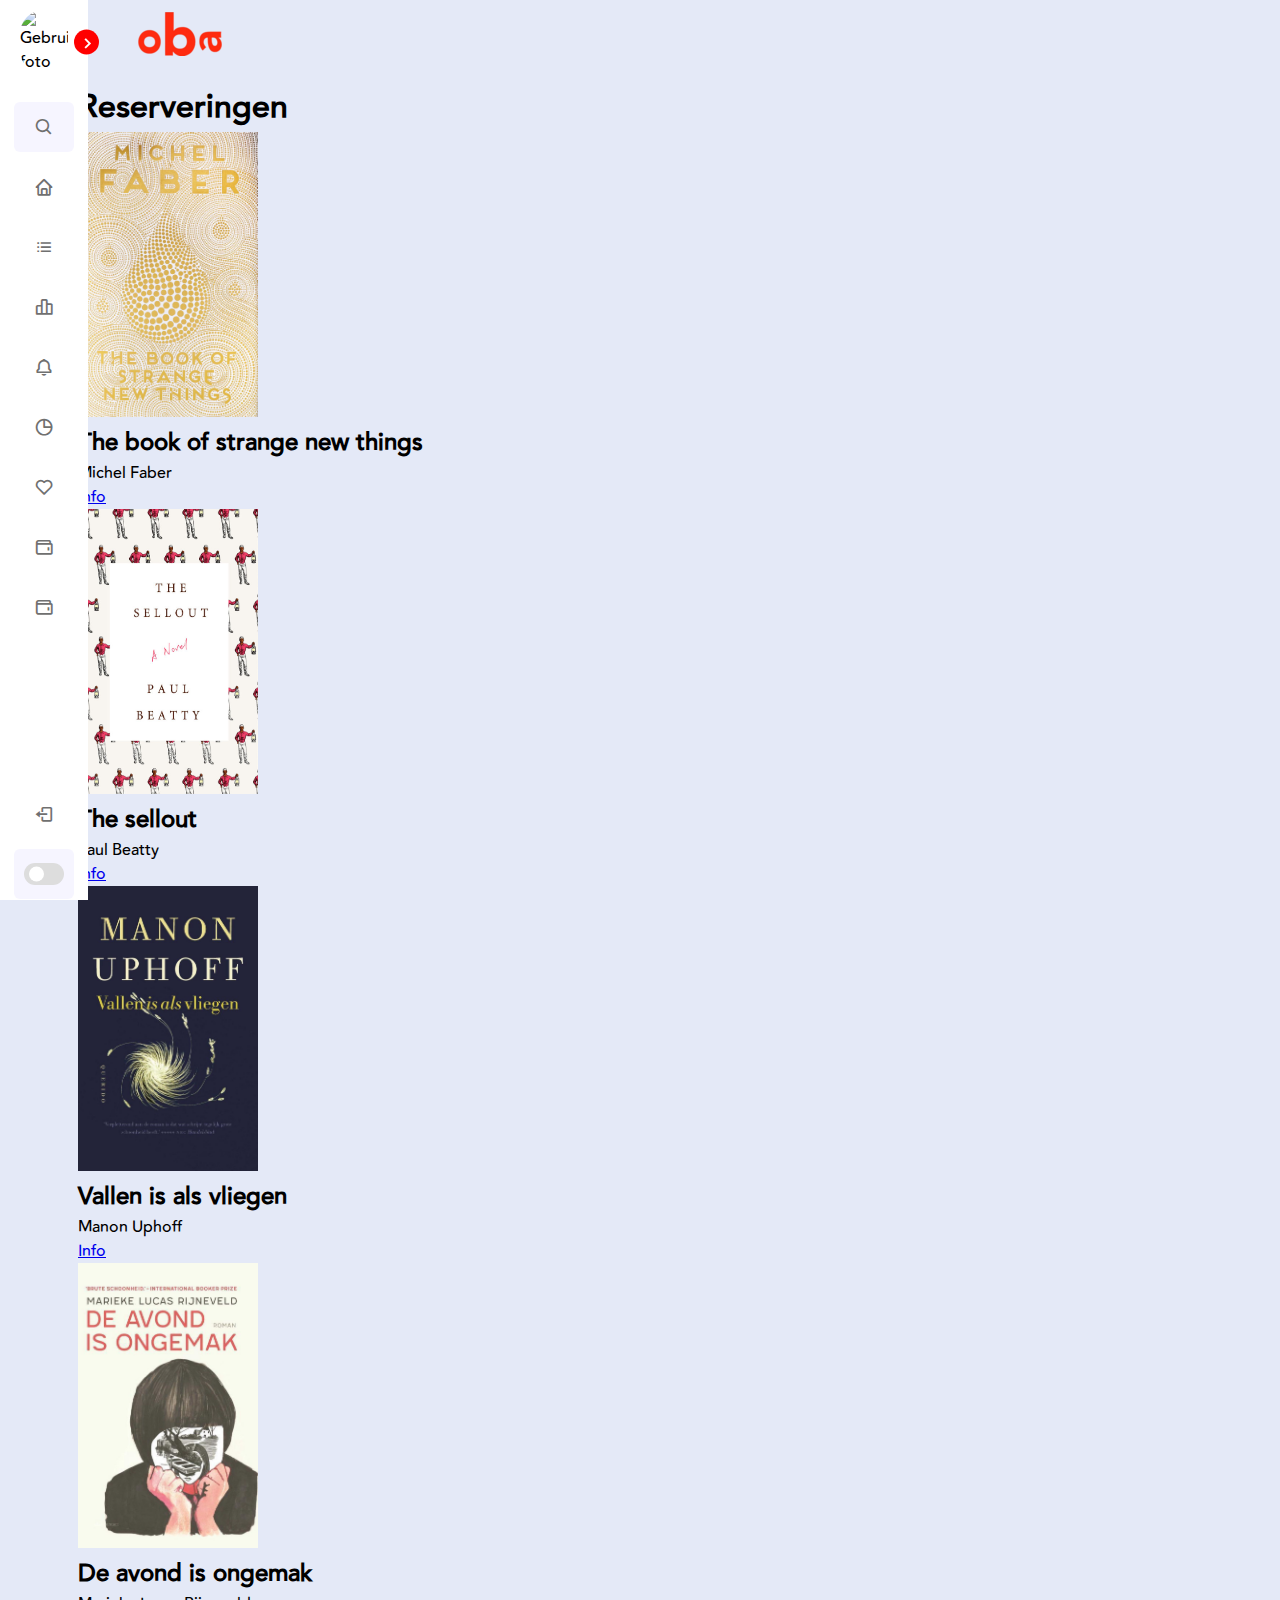
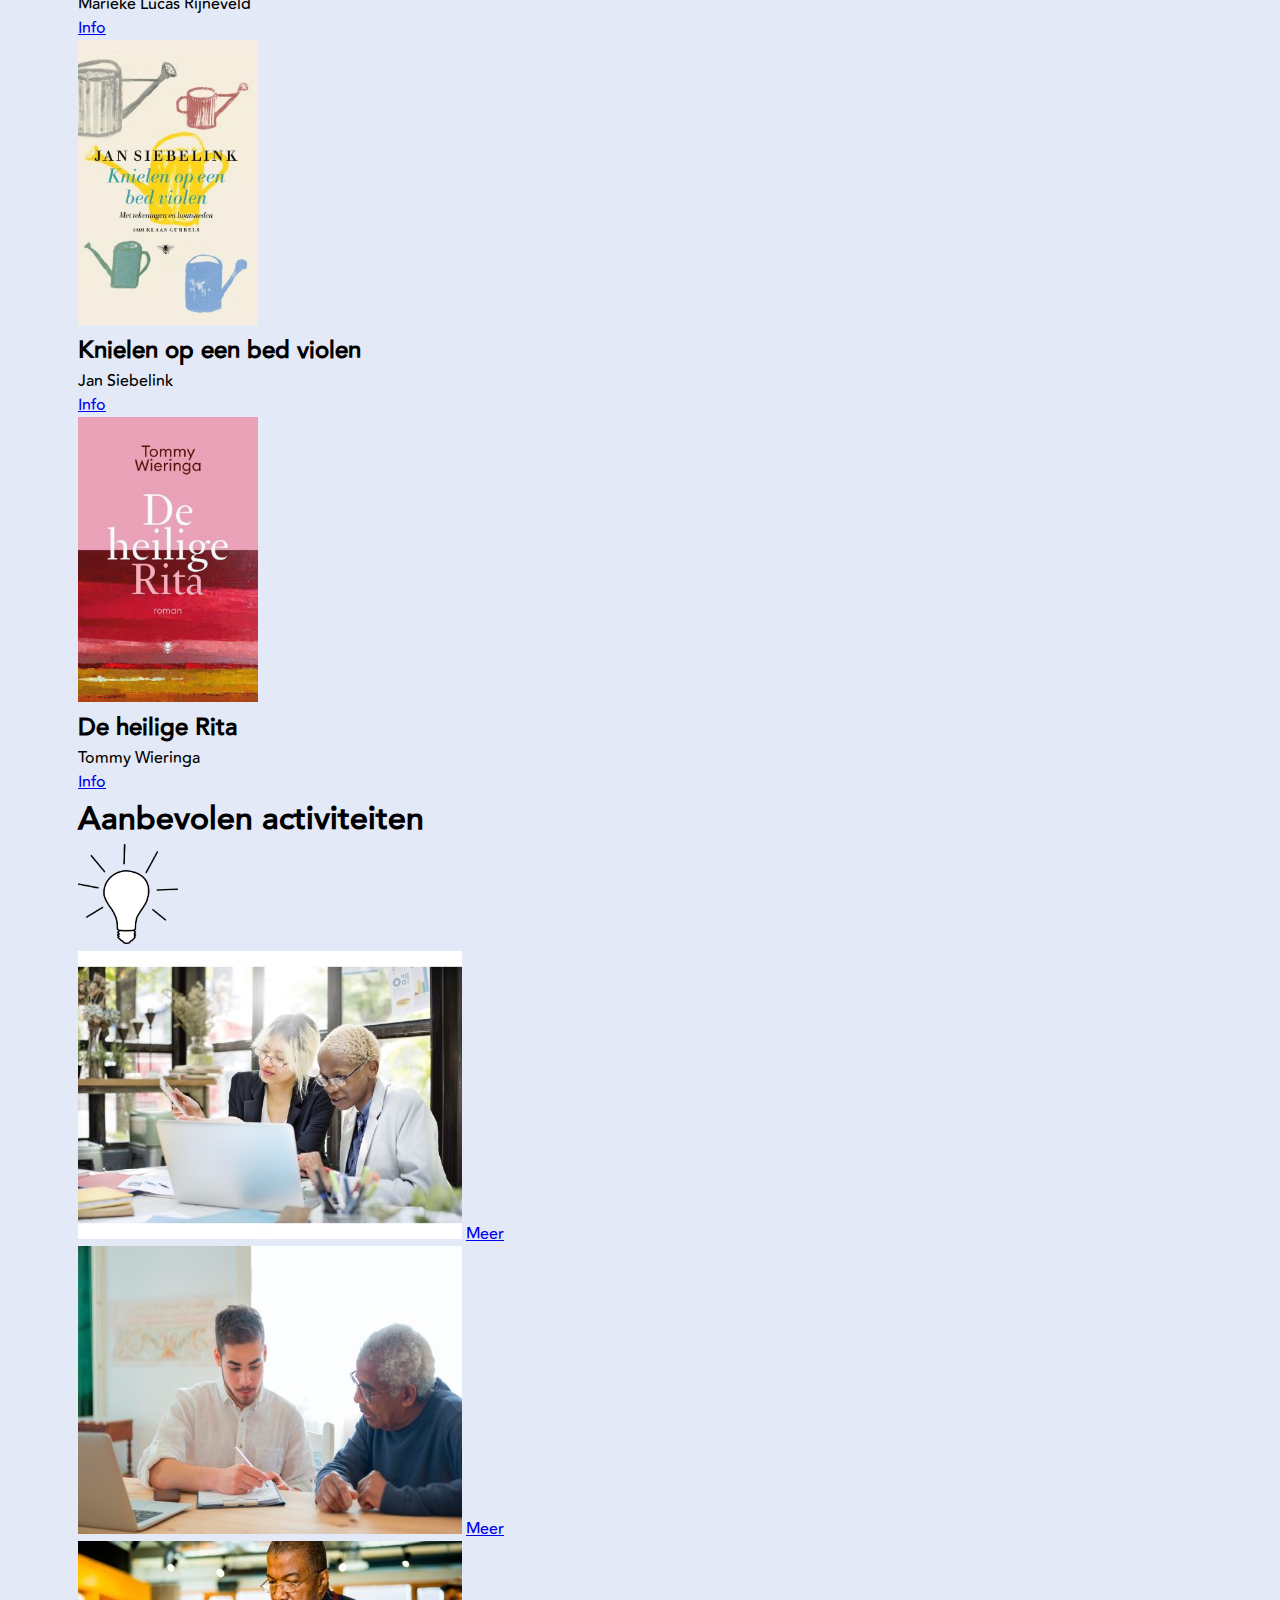
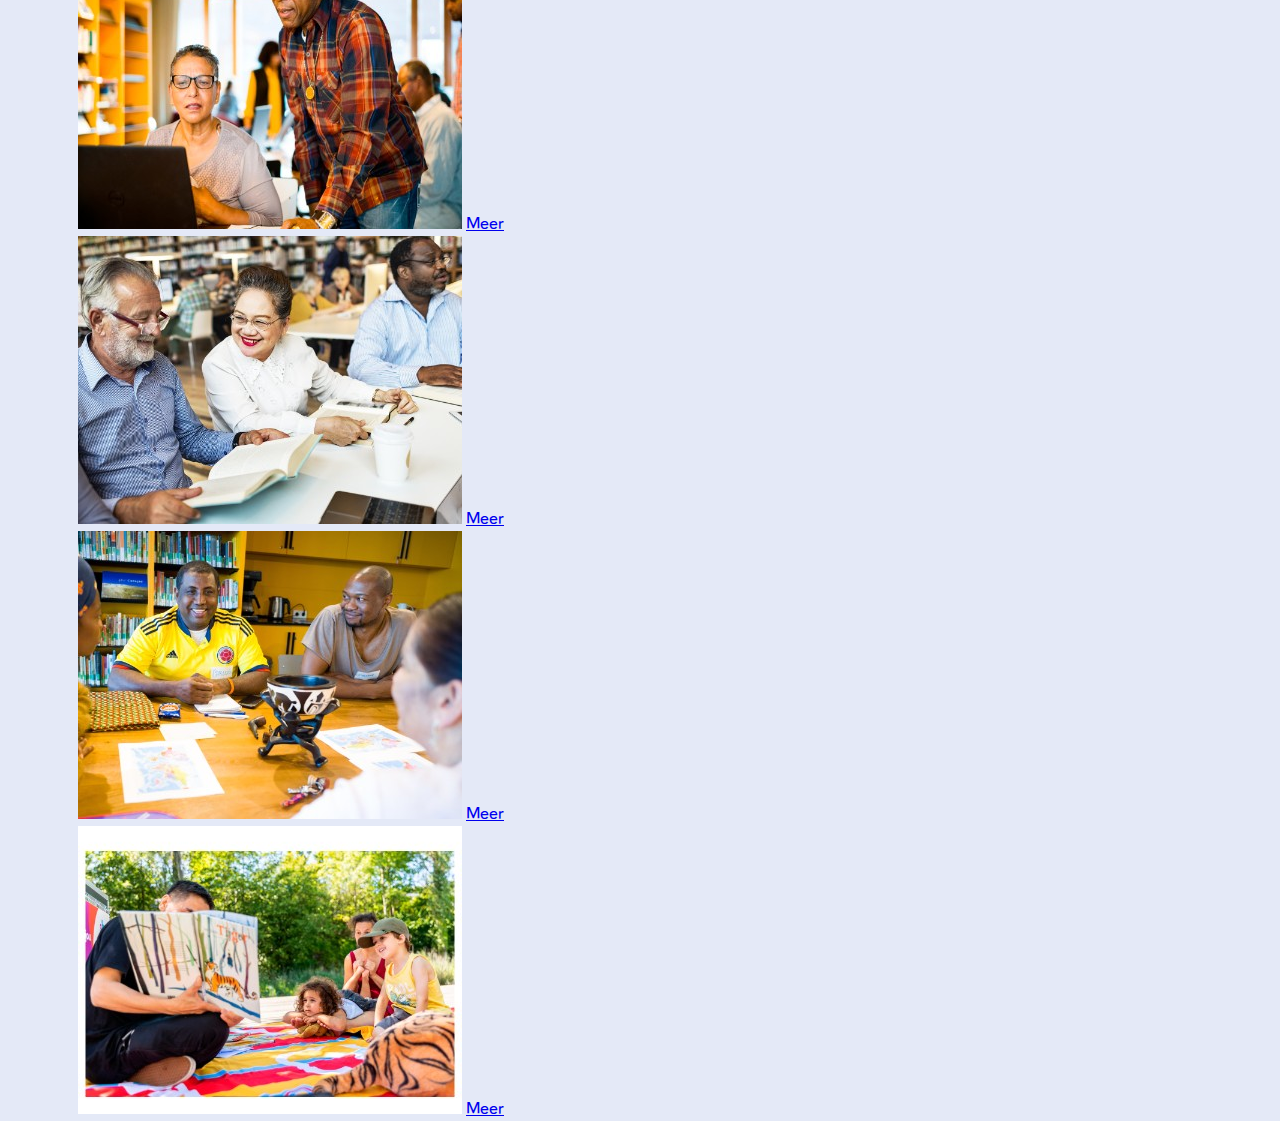
==== reserveringen.html @ a56a4dc6 "changed index.html" ====
<!DOCTYPE html>
<html lang="en">
  <head>
    <meta charset="UTF-8" />
    <meta http-equiv="X-UA-Compatible" content="IE=edge" />
    <meta name="viewport" content="width=device-width, initial-scale=1.0" />

    <!-- Link to CSS -->
    <link rel="stylesheet" href="./styles/styles.css" />

    <!-- Link to boxicons -->
    <link
      href="https://unpkg.com/boxicons@2.1.4/css/boxicons.min.css"
      rel="stylesheet"
    />

    <!-- Link to JavaScript script -->
    <script src="./scripts/script.js" defer></script>

    <title>Mijn OBA</title>
  </head>

  <body>
    <!--Amber's format-->
    <nav class="sidebar close">
      <header>
        <div class="image-text">
          <span class="image">
            <img src="./image/AmberFoto.jpeg" alt="Gebruiker-foto" />
          </span>

          <div class="text logo-text">
            <span class="name">Anne van Dijk</span>
            <span class="profession">5 jaar lid</span>
          </div>
        </div>

        <i class="bx bx-chevron-right toggle"></i>
      </header>

      <div class="menu-bar">
        <div class="menu">
          <li class="search-box">
            <i class="bx bx-search icon"></i>
            <input type="text" placeholder="Zoek..." />
          </li>

          <ul class="menu-links">
            <li class="nav-link">
              <a href="index.html">
                <i class="bx bx-home icon"></i>
                <span class="text nav-text">Welkom</span>
              </a>
            </li>

            <li class="nav-link">
              <a href="#">
                <i class="bx bx-list-ul icon"></i>
                <span class="text nav-text">Leeslijst</span>
              </a>
            </li>

            <li class="nav-link">
              <a href="#">
                <i class="bx bx-bar-chart-alt-2 icon"></i>
                <span class="text-long nav-text">Uitleningen en verlengen</span>
              </a>
            </li>

            <li class="nav-link">
              <a href="#">
                <i class="bx bx-bell icon"></i>
                <span class="text nav-text">Uitleengeschiedenis</span>
              </a>
            </li>

            <li class="nav-link">
              <a href="#">
                <i class="bx bx-pie-chart-alt icon"></i>
                <span class="text nav-text">Betaalgeschiedenis</span>
              </a>
            </li>

            <li class="nav-link">
              <a href="reserveringen.html">
                <i class="bx bx-heart icon"></i>
                <span class="text nav-text">Reserveringen</span>
              </a>
            </li>

            <li class="nav-link">
              <a href="#">
                <i class="bx bx-wallet icon"></i>
                <span class="text nav-text">Desposito's</span>
              </a>
            </li>

            <li class="nav-link">
              <a href="#">
                <i class="bx bx-wallet icon"></i>
                <span class="text nav-text">Tellerstand abonnement</span>
              </a>
            </li>
          </ul>
        </div>

        <div class="bottom-content">
          <li class="">
            <a href="#">
              <i class="bx bx-log-out icon"></i>
              <span class="text nav-text">Uitloggen</span>
            </a>
          </li>

          <li class="mode">
            <div class="sun-moon">
              <i class="bx bx-moon icon moon"></i>
              <i class="bx bx-sun icon sun"></i>
            </div>
            <span class="mode-text text">Dark mode</span>

            <div class="toggle-switch">
              <span class="switch"></span>
            </div>
          </li>
        </div>
      </div>
    </nav>
<!--Einde Amber's format-->

<!--Eigen werk-->
    <section class="home">
    
        <main>
    
            <div class="text"><img src="./images/oba_20.png" alt="" /></div>
    
            <h1>Reserveringen</h1>
    
            <section class="reservations">
                <article class="book">
                    <img src="./images/boek1.jpg" alt="" width="180px" height="285px" />
                    <h2>The book of strange new things</h2>
                    <p>Michel Faber</p>
                    <a href="#">Info</a>
                </article>
    
                <article class="book">
                    <img src="./images/boek2.png" alt="" width="180px" height="285px" />
                    <h2>The sellout</h2>
                    <p>Paul Beatty</p>
                    <a href="#">Info</a>
                </article>
    
                <article class="book">
                    <img src="./images/boek3.jpg" alt="" width="180px" height="285px" />
                    <h2>Vallen is als vliegen</h2>
                    <p>Manon Uphoff</p>
                    <a href="#">Info</a>
                </article>
    
                <article class="book">
                    <img src="/images/boek4.jpg" alt="" width="180px" height="285px" />
                    <h2>De avond is ongemak</h2>
                    <p>Marieke Lucas Rijneveld</p>
                    <a href="#">Info</a>
                </article>
    
                <article class="book">
                    <img src="./images/boek5.jpg" alt="" width="180px" height="285px" />
                    <h2>Knielen op een bed violen</h2>
                    <p>Jan Siebelink</p>
                    <a href="#">Info</a>
                </article>
    
                <article class="book">
                    <img src="./images/boek6.jpg" alt="" width="180px" height="285px" />
                    <h2>De heilige Rita</h2>
                    <p>Tommy Wieringa</p>
                    <a href="#">Info</a>
                </article>
            </section>
    
            <h1>Aanbevolen activiteiten</h1>
            <img src="./images/lightbulb.png" alt="lightbulb"  width="100px" height="100px"/>
    
            <section class="recommendations">
                <article class="activity">
                    <img src="./images/Financieel-spreekuur.jpeg" alt="" />
                    <a href="#">Meer</a>
                </article>
    
                <article class="activity">
                    <img src="./images/hulp-bij-digitaal.jpeg" alt="" />
                    <a href="#">Meer</a>
                </article>
    
                <article class="activity">
                    <img src="./images/oefenuur.jpeg" alt="" />
                    <a href="#">Meer</a>
                </article>
    
                <article class="activity">
                    <img src="./images/seniorenactiviteit.jpeg" alt="" />
                    <a href="#">Meer</a>
                </article>
    
                <article class="activity">
                    <img src="./images/taalcafe.jpeg" alt="" />
                    <a href="#">Meer</a>
                </article>
    
                <article class="activity">
                    <img src="./images/storytelling.jpeg" alt="" />
                    <a href="#">Meer</a>
                </article>
            </section>
    
        </main>
    
    </section>
    
    </body>
    
    </html>
---- styles/styles.css ----
/* Fonts being used by the oba */
@font-face {
    font-family: AvenirRoman;
    src: url(../font/Avenir-roman.ttf);
}

@font-face {
    font-family: AvenirMedium;
    src: url(../font/Avenir-medium.ttf);
}

@font-face {
    font-family: AvenirBlack;
    src: url(../font/Avenir\ -black.ttf);
}

/* Custom properties */
/* :root {
    --red:#FF0000;
    --dark-color:#ce0000;
    --black:#000000;
    --gray:#666;
    /* --border: .1rem solid rgba(0,0,0,.1);
    --border-hover: .1rem solid var(--black);
    --box-shadow: 0 .5rem 1rem rgba(0,0,0,.1); 
} */

*{
    margin: 0;
    padding: 0;
    box-sizing: border-box;
    /* font-family: 'Poppins', sans-serif; */
}

:root{
    /* ===== Colors ===== */
    --body-color: #E4E9F7;
    --sidebar-color: #FFF;
    --primary-color: #FF0000;
    --primary-color-light: #F6F5FF;
    --toggle-color: #DDD;
    --text-color: #707070;

    /* ====== Transition ====== */
    --tran-03: all 0.2s ease;
    --tran-03: all 0.3s ease;
    --tran-04: all 0.3s ease;
    --tran-05: all 0.3s ease;
}


body{
    min-height: 100vh;
    background-color: var(--body-color);
    transition: var(--tran-05);
    font-family: AvenirMedium;
}

::selection{
    background-color: var(--primary-color);
    color: #fff;
}

body.dark{
    --body-color: #18191a;
    --sidebar-color: #242526;
    --primary-color: #3a3b3c;
    --primary-color-light: #3a3b3c;
    --toggle-color: #fff;
    --text-color: #ccc;
}

/* ===== Sidebar ===== */
 .sidebar{
    position: fixed;
    top: 0;
    left: 0;
    height: 100%;
    width: 250px;
    padding: 10px 14px;
    background: var(--sidebar-color);
    transition: var(--tran-05);
    z-index: 100;  
}
.sidebar.close{
    width: 88px;
}

/* ===== Reusable code - Here ===== */
.sidebar li{
    height: 50px;
    list-style: none;
    display: flex;
    align-items: center;
    margin-top: 10px;
}

.sidebar header .image,
.sidebar .icon{
    min-width: 60px;
    border-radius: 6px;
}

.sidebar .icon{
    min-width: 60px;
    border-radius: 6px;
    height: 100%;
    display: flex;
    align-items: center;
    justify-content: center;
    font-size: 20px;
}

.sidebar .text,
.sidebar .icon{
    color: var(--text-color);
    transition: var(--tran-03);
}

.sidebar .text{
    font-size: 17px;
    font-weight: 500;
    white-space: nowrap;
    opacity: 1;
}
.sidebar.close .text{
    opacity: 0;
}

.sidebar .text-long,
.sidebar .icon{
    color: var(--text-color);
    transition: var(--tran-03);
}

.sidebar .text-long{
    font-size: 17px;
    font-weight: 500;
    resize: none;
    opacity: 1;
}
.sidebar.close .text-long{
    resize: none;
    opacity: 0;
}

/* =========================== */

.sidebar header{
    position: relative;
}

.sidebar header .image-text{
    display: flex;
    align-items: center;
}
.sidebar header .logo-text{
    display: flex;
    flex-direction: column;
}
header .image-text .name {
    margin-top: 2px;
    font-size: 18px;
    font-weight: 600;
}

header .image-text .profession{
    font-size: 16px;
    margin-top: -2px;
    display: block;
}

.sidebar header .image{
    display: flex;
    align-items: center;
    justify-content: center;
}

.sidebar header .image img{
    width: 3rem;
    border-radius: 180px;
}

.sidebar header .toggle{
    position: absolute;
    top: 50%;
    right: -25px;
    transform: translateY(-50%) rotate(180deg);
    height: 25px;
    width: 25px;
    background-color: var(--primary-color);
    color: var(--sidebar-color);
    border-radius: 50%;
    display: flex;
    align-items: center;
    justify-content: center;
    font-size: 22px;
    cursor: pointer;
    transition: var(--tran-05);
}

body.dark .sidebar header .toggle{
    color: var(--text-color);
}

.sidebar.close .toggle{
    transform: translateY(-50%) rotate(0deg);
}

.sidebar .menu{
    margin-top: 18px;
}

.sidebar li.search-box{
    border-radius: 6px;
    background-color: var(--primary-color-light);
    cursor: pointer;
    transition: var(--tran-05);
}

.sidebar li.search-box input{
    height: 100%;
    width: 100%;
    outline: none;
    border: none;
    background-color: var(--primary-color-light);
    color: var(--text-color);
    border-radius: 6px;
    font-size: 17px;
    font-weight: 500;
    transition: var(--tran-05);
}
.sidebar li a{
    list-style: none;
    height: 100%;
    background-color: transparent;
    display: flex;
    align-items: center;
    height: 100%;
    width: 100%;
    border-radius: 6px;
    text-decoration: none;
    transition: var(--tran-03);
}

.sidebar li a:hover{
    background-color: var(--primary-color);
}
.sidebar li a:hover .icon,
.sidebar li a:hover .text{
    color: var(--sidebar-color);
}
body.dark .sidebar li a:hover .icon,
body.dark .sidebar li a:hover .text{
    color: var(--text-color);
}

.sidebar .menu-bar{
    height: calc(100% - 55px);
    display: flex;
    flex-direction: column;
    justify-content: space-between;
    overflow-y: scroll;
}
.menu-bar::-webkit-scrollbar{
    display: none;
}
.sidebar .menu-bar .mode{
    border-radius: 6px;
    background-color: var(--primary-color-light);
    position: relative;
    transition: var(--tran-05);
}

.menu-bar .mode .sun-moon{
    height: 50px;
    width: 60px;
}

.mode .sun-moon i{
    position: absolute;
}
.mode .sun-moon i.sun{
    opacity: 0;
}
body.dark .mode .sun-moon i.sun{
    opacity: 1;
}
body.dark .mode .sun-moon i.moon{
    opacity: 0;
}

.menu-bar .bottom-content .toggle-switch{
    position: absolute;
    right: 0;
    height: 100%;
    min-width: 60px;
    display: flex;
    align-items: center;
    justify-content: center;
    border-radius: 6px;
    cursor: pointer;
}
.toggle-switch .switch{
    position: relative;
    height: 22px;
    width: 40px;
    border-radius: 25px;
    background-color: var(--toggle-color);
    transition: var(--tran-05);
}

.switch::before{
    content: '';
    position: absolute;
    height: 15px;
    width: 15px;
    border-radius: 50%;
    top: 50%;
    left: 5px;
    transform: translateY(-50%);
    background-color: var(--sidebar-color);
    transition: var(--tran-04);
}

body.dark .switch::before{
    left: 20px;
}

.home{
    position: absolute;
    top: 0;
    top: 0;
    left: 250px;
    height: 100vh;
    width: calc(100% - 250px);
    background-color: var(--body-color);
    transition: var(--tran-05);
}
.home .text{
    font-size: 30px;
    font-weight: 500;
    color: var(--text-color);
    padding: 12px 60px;
}

.sidebar.close ~ .home{
    left: 78px;
    height: 100vh;
    width: calc(100% - 78px);
}
body.dark .home .text{
    color: var(--text-color);
}
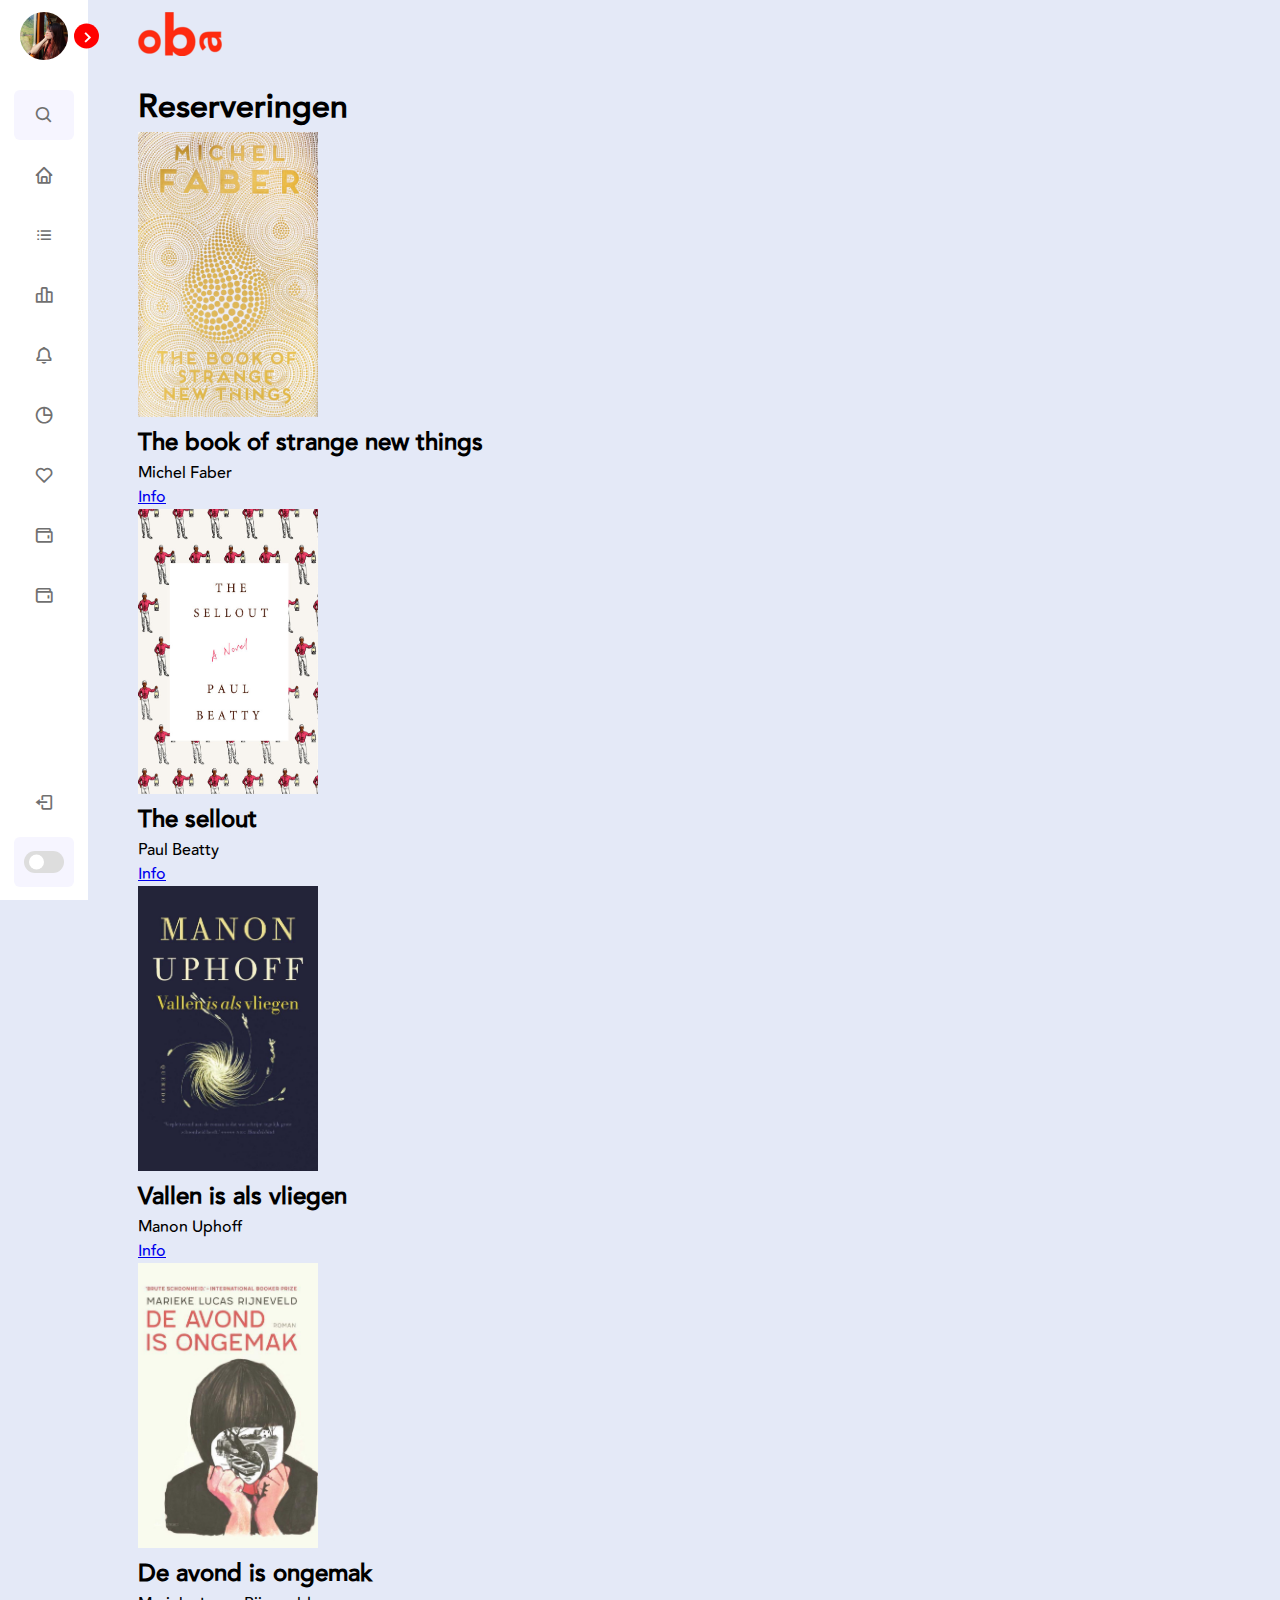
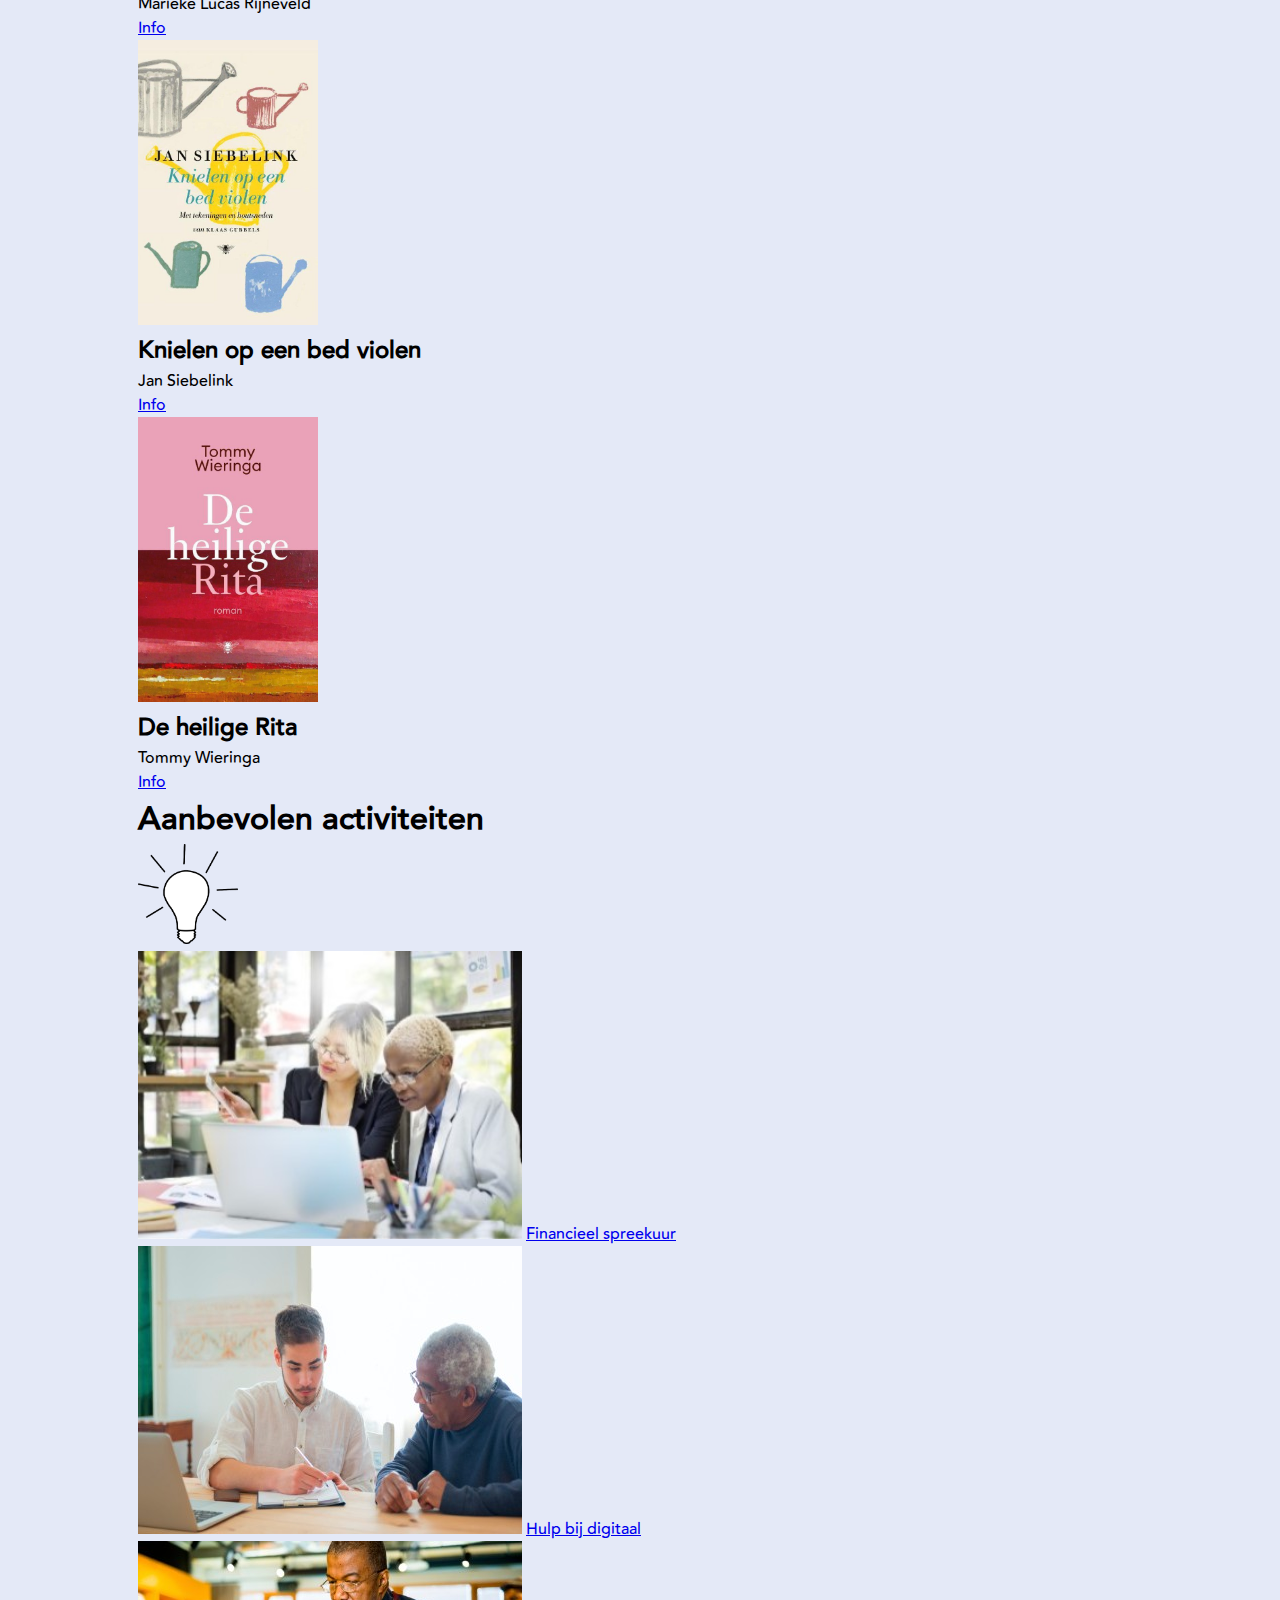
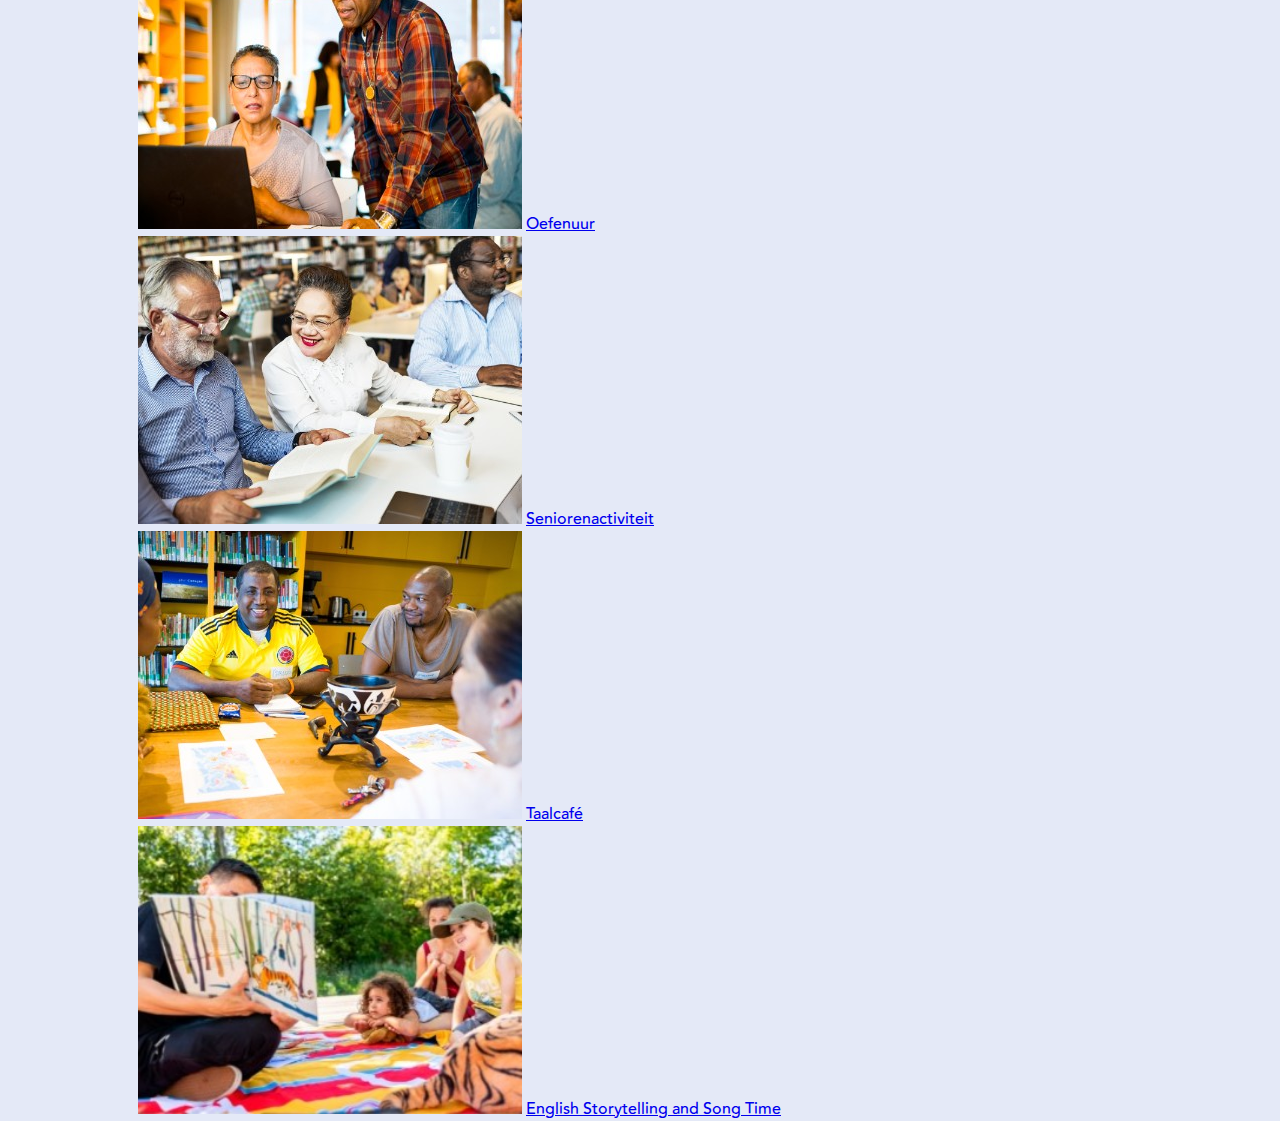
==== commit e2aaaa6a: "changed reserveringen.html" ====
--- a/reserveringen.html
+++ b/reserveringen.html
@@ -1,5 +1,5 @@
 <!DOCTYPE html>
-<html lang="en">
+<html lang="nl">
   <head>
     <meta charset="UTF-8" />
     <meta http-equiv="X-UA-Compatible" content="IE=edge" />
@@ -26,7 +26,7 @@
       <header>
         <div class="image-text">
           <span class="image">
-            <img src="./image/AmberFoto.jpeg" alt="Gebruiker-foto" />
+            <img src="./images/foto-anne.jpg" alt="Gebruiker-foto" />
           </span>
 
           <div class="text logo-text">
@@ -138,82 +138,86 @@
             <h1>Reserveringen</h1>
     
             <section class="reservations">
-                <article class="book">
-                    <img src="./images/boek1.jpg" alt="" width="180px" height="285px" />
+              
+                <article class="book">
+                    <img src="./images/boek1.jpg" alt="foto-boek" width="180px" height="285px" />
                     <h2>The book of strange new things</h2>
                     <p>Michel Faber</p>
                     <a href="#">Info</a>
                 </article>
     
                 <article class="book">
-                    <img src="./images/boek2.png" alt="" width="180px" height="285px" />
+                    <img src="./images/boek2.png" alt="foto-boek" width="180px" height="285px" />
                     <h2>The sellout</h2>
                     <p>Paul Beatty</p>
                     <a href="#">Info</a>
                 </article>
     
                 <article class="book">
-                    <img src="./images/boek3.jpg" alt="" width="180px" height="285px" />
+                    <img src="./images/boek3.jpg" alt="foto-boek" width="180px" height="285px" />
                     <h2>Vallen is als vliegen</h2>
                     <p>Manon Uphoff</p>
                     <a href="#">Info</a>
                 </article>
     
                 <article class="book">
-                    <img src="/images/boek4.jpg" alt="" width="180px" height="285px" />
+                    <img src="/images/boek4.jpg" alt="foto-boek" width="180px" height="285px" />
                     <h2>De avond is ongemak</h2>
                     <p>Marieke Lucas Rijneveld</p>
                     <a href="#">Info</a>
                 </article>
     
                 <article class="book">
-                    <img src="./images/boek5.jpg" alt="" width="180px" height="285px" />
+                    <img src="./images/boek5.jpg" alt="foto-boek" width="180px" height="285px" />
                     <h2>Knielen op een bed violen</h2>
                     <p>Jan Siebelink</p>
                     <a href="#">Info</a>
                 </article>
     
                 <article class="book">
-                    <img src="./images/boek6.jpg" alt="" width="180px" height="285px" />
+                    <img src="./images/boek6.jpg" alt="foto-boek" width="180px" height="285px" />
                     <h2>De heilige Rita</h2>
                     <p>Tommy Wieringa</p>
                     <a href="#">Info</a>
                 </article>
+
             </section>
     
             <h1>Aanbevolen activiteiten</h1>
             <img src="./images/lightbulb.png" alt="lightbulb"  width="100px" height="100px"/>
     
             <section class="recommendations">
-                <article class="activity">
-                    <img src="./images/Financieel-spreekuur.jpeg" alt="" />
-                    <a href="#">Meer</a>
-                </article>
-    
-                <article class="activity">
-                    <img src="./images/hulp-bij-digitaal.jpeg" alt="" />
-                    <a href="#">Meer</a>
-                </article>
-    
-                <article class="activity">
-                    <img src="./images/oefenuur.jpeg" alt="" />
-                    <a href="#">Meer</a>
-                </article>
-    
-                <article class="activity">
-                    <img src="./images/seniorenactiviteit.jpeg" alt="" />
-                    <a href="#">Meer</a>
-                </article>
-    
-                <article class="activity">
-                    <img src="./images/taalcafe.jpeg" alt="" />
-                    <a href="#">Meer</a>
-                </article>
-    
-                <article class="activity">
-                    <img src="./images/storytelling.jpeg" alt="" />
-                    <a href="#">Meer</a>
-                </article>
+
+                <article class="activity">
+                    <img src="./images/Financieel-spreekuur.jpeg" alt="Adviseur geeft advies aan client achter een laptop"  width="384" height="288"/>
+                    <a href="https://zoeken.oba.nl/detail/Financieel-Spreekuur/Activiteiten/?itemid=%7Coba-activiteiten%7C7F594C1B8437B6A3A5E905E650CA5336">Financieel spreekuur</a>
+                </article>
+    
+                <article class="activity">
+                    <img src="./images/hulp-bij-digitaal.jpeg" alt="OBA medewerker geeft uitleg aan een meneer" />
+                    <a href="https://www.oba.nl/agenda/reigersbos/digitaalhulp11.01122023.html">Hulp bij digitaal</a>
+                </article>
+    
+                <article class="activity">
+                    <img src="./images/oefenuur.jpeg" alt="OBA medewerker helpt mevrouw achter een laptop" />
+                    <a href="https://www.oba.nl/agenda/mercatorplein/oefenuur.01122023.html">Oefenuur</a>
+                </article>
+    
+                <article class="activity">
+                    <img src="./images/seniorenactiviteit.jpeg" alt="Drie senioren die zitten met elkaar" />
+                    <a href="https://www.oba.nl/agenda/banne/seniorenactiviteit.05102023.html">Seniorenactiviteit</a>
+                </article>
+    
+                <article class="activity">
+                    <img src="./images/taalcafe.jpeg" alt="Mensen omringd aan tafel" />
+                    <a href="https://zoeken.oba.nl/detail/Taalcafe/Activiteiten/?itemid=%7Coba-activiteiten%7C53A93608B40988F67A0C71EDB4D2BBCB">Taalcafé</a>
+                </article>
+    
+                <article class="activity">
+                    <img src="./images/storytelling.jpeg" alt="OBA medewerker leest een boek voor aan kinderen" width="384" height="288" />
+                    <a href="https://zoeken.oba.nl/detail/English-Storytelling-and-Song-Time/Activiteiten/?itemid=%7Coba-activiteiten%7C9A7C7A2F3B85A7EA6D84EB69C8FF6452">English Storytelling and Song Time</a>
+                </article>
+
             </section>
     
         </main>
--- a/styles/styles.css
+++ b/styles/styles.css
@@ -1,3 +1,4 @@
+/*Amber's werk*/
 /* Fonts being used by the oba */
 @font-face {
     font-family: AvenirRoman;
@@ -341,7 +342,7 @@
     font-size: 30px;
     font-weight: 500;
     color: var(--text-color);
-    padding: 12px 60px;
+    padding: 12px 0 12px 0;
 }
 
 .sidebar.close ~ .home{
@@ -352,3 +353,9 @@
 body.dark .home .text{
     color: var(--text-color);
 }
+
+/*Einde Amber's format*/
+
+main {
+    padding: 0 60px;
+}